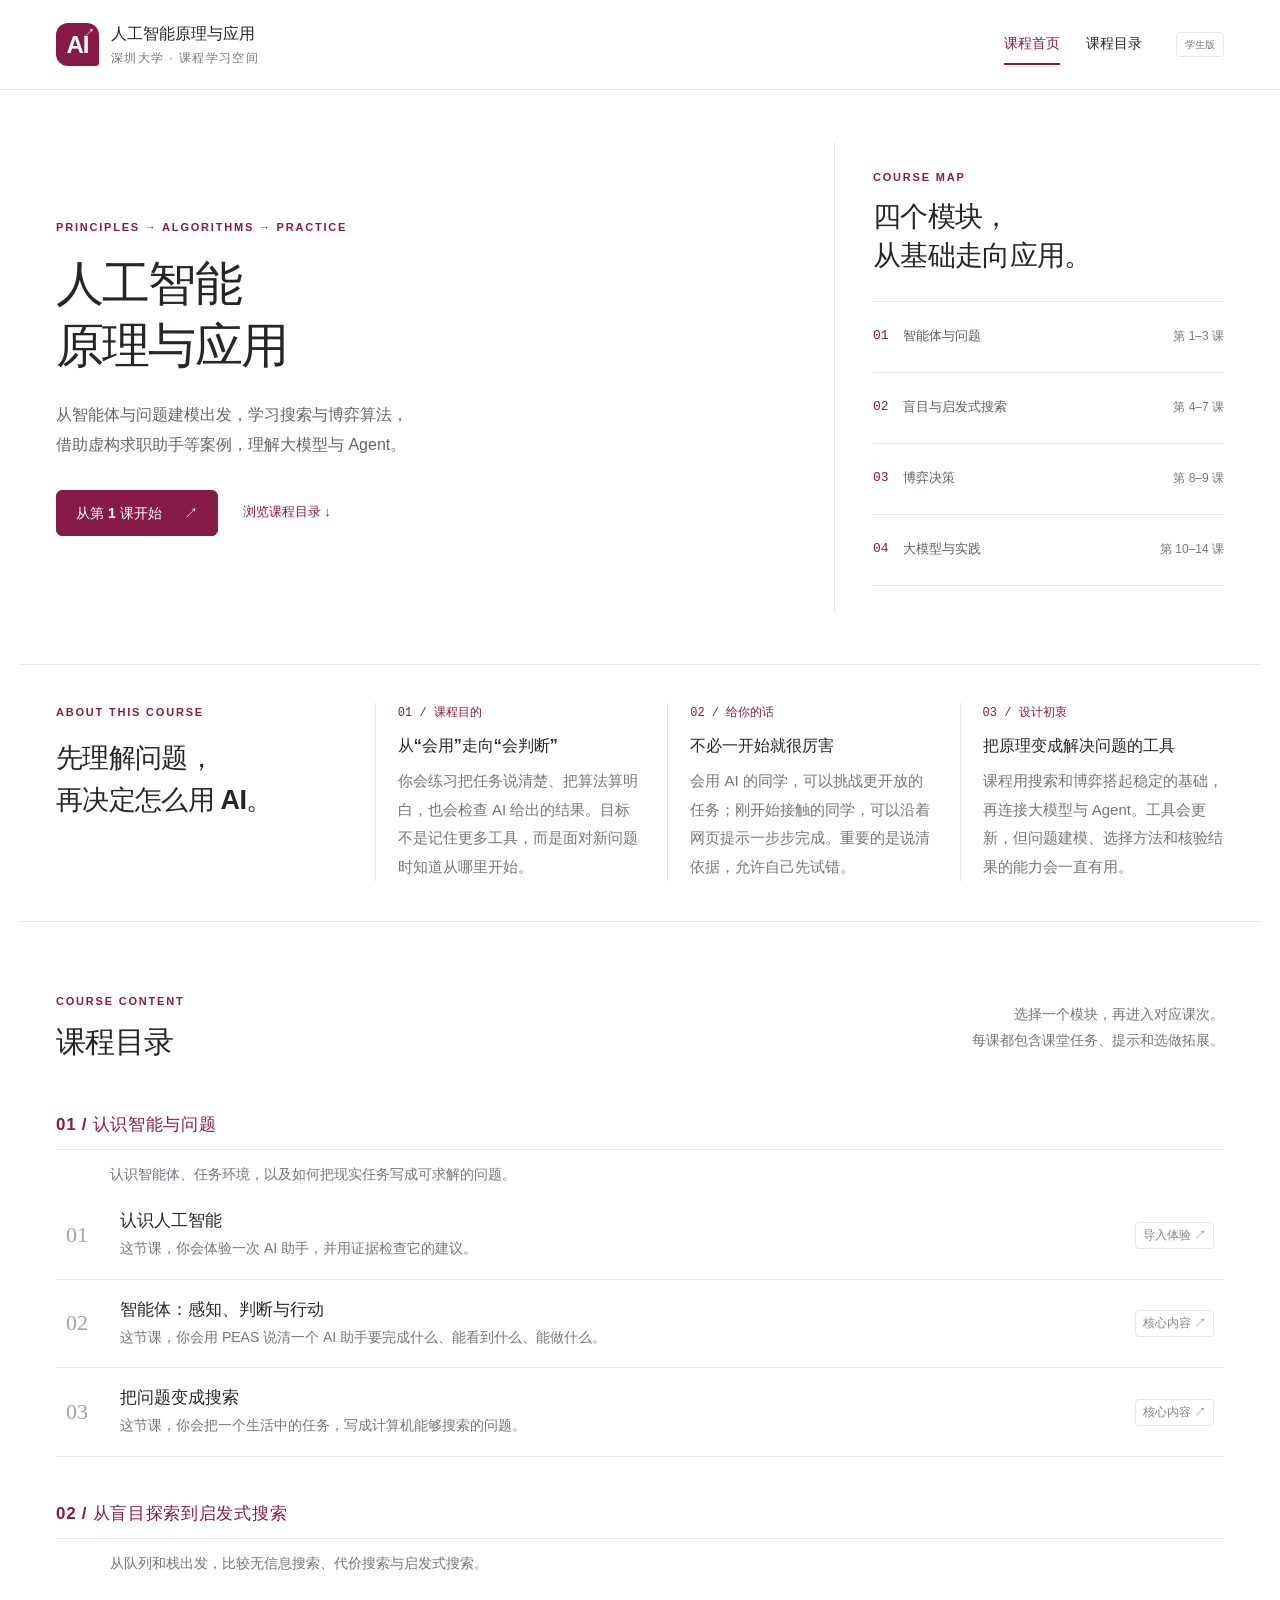
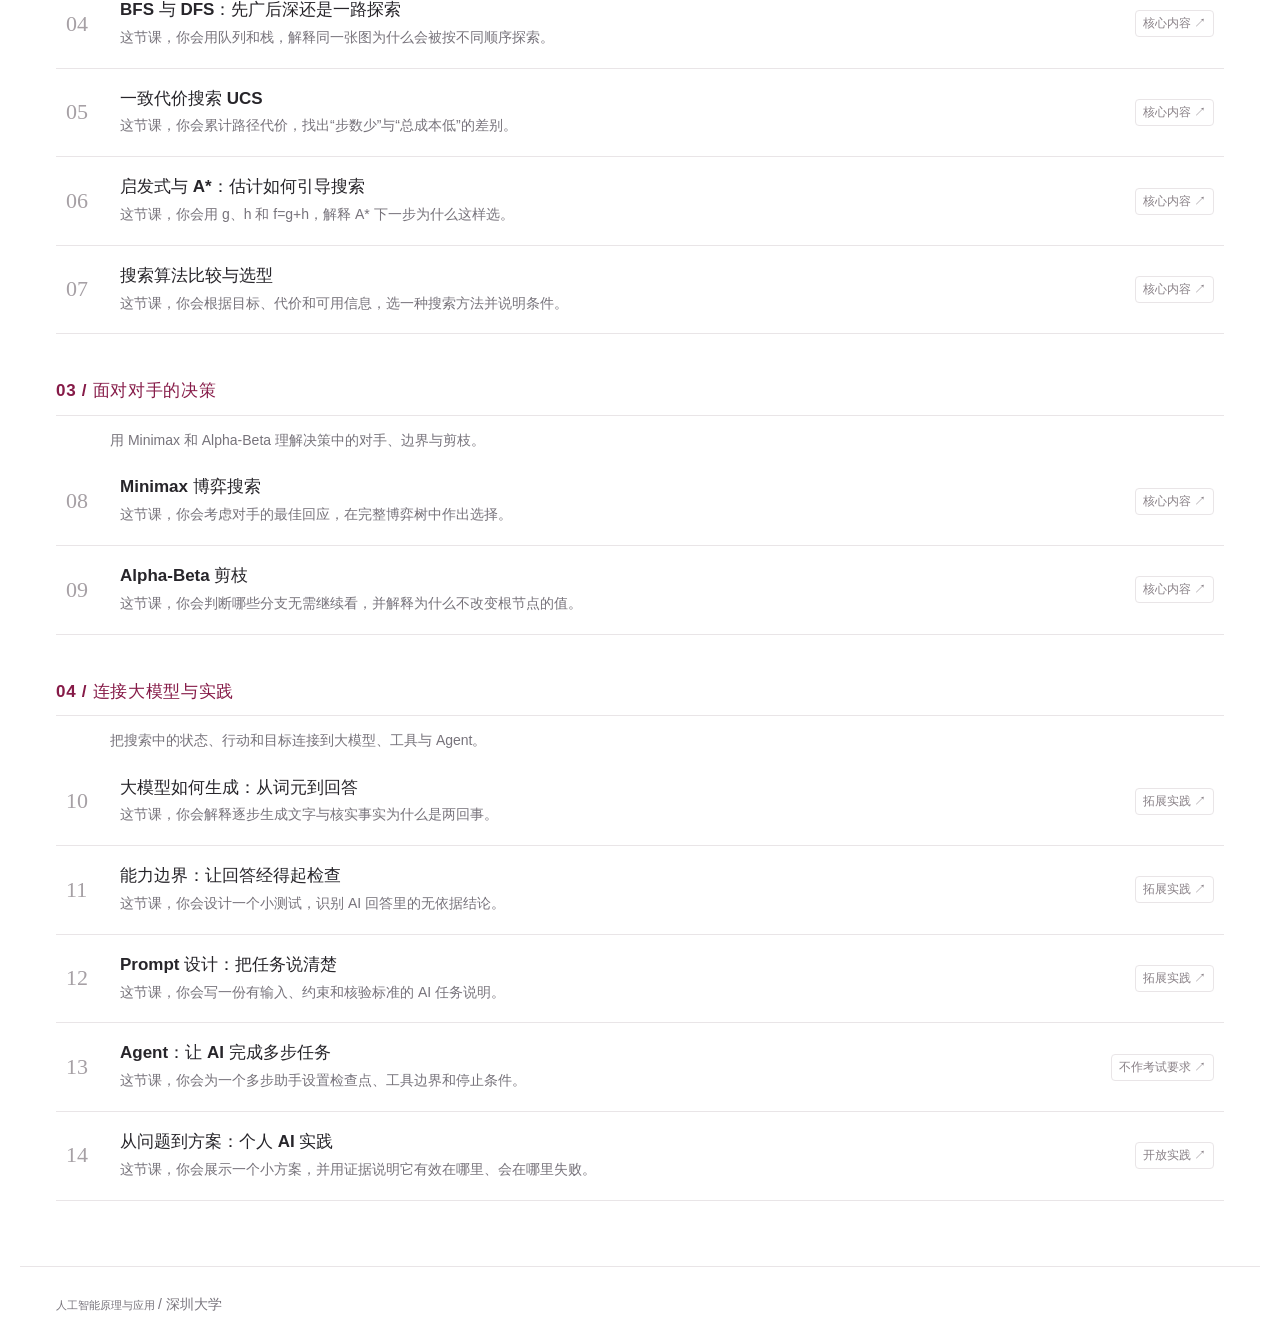
==== index.html @ 4028aa9e "Publish 14-lesson interactive AI course website" ====
<!doctype html>
<html lang="zh-CN">
<head><meta charset="utf-8"><meta name="viewport" content="width=device-width,initial-scale=1"><meta name="description" content="深圳大学人工智能原理与应用课程：搜索算法、博弈搜索与大模型实践。"><title>人工智能原理与应用 · SZU</title><link rel="icon" href="favicon.svg"><link rel="stylesheet" href="styles.css?v=20260916-1"><script src="course-data.js?v=20260918-2" defer></script><script src="curriculum.js?v=20260918-3" defer></script><script src="home.js?v=20260916-1" defer></script></head>
<body>
<a class="skip" href="#main">跳到正文</a>
<header class="header"><a class="brand" href="index.html"><span class="brand-mark">AI<span>↗</span></span><span>人工智能原理与应用<small>深圳大学 · 课程学习空间</small></span></a><nav aria-label="主导航"><a class="active" href="index.html" aria-current="page">课程首页</a><a href="#schedule">课程目录</a></nav><span class="preview-label">学生版</span></header>
<main id="main">
<section class="hero wrap course-hero"><div><p class="eyebrow">PRINCIPLES → ALGORITHMS → PRACTICE</p><h1>人工智能<br>原理与应用</h1><p class="hero-description">从智能体与问题建模出发，学习搜索与博弈算法，<br>借助虚构求职助手等案例，理解大模型与 Agent。</p><div class="hero-actions"><a class="button" href="lesson.html?n=1">从第 1 课开始 <span>↗</span></a><a class="text-link" href="#schedule">浏览课程目录 ↓</a></div></div>
<div class="course-map" aria-label="课程四个学习模块"><p class="eyebrow">COURSE MAP</p><h2>四个模块，<br>从基础走向应用。</h2><ol><li><a href="#module-1"><span>01</span>智能体与问题 <small>第 1–3 课</small></a></li><li><a href="#module-2"><span>02</span>盲目与启发式搜索 <small>第 4–7 课</small></a></li><li><a href="#module-3"><span>03</span>博弈决策 <small>第 8–9 课</small></a></li><li><a href="#module-4"><span>04</span>大模型与实践 <small>第 10–14 课</small></a></li></ol></div></section>
<section class="course-intent wrap" aria-labelledby="intent-title"><div class="intent-lead"><p class="eyebrow">ABOUT THIS COURSE</p><h2 id="intent-title">先理解问题，<br>再决定怎么用 AI。</h2></div><div class="intent-card"><span class="number">01 / 课程目的</span><h3>从“会用”走向“会判断”</h3><p>你会练习把任务说清楚、把算法算明白，也会检查 AI 给出的结果。目标不是记住更多工具，而是面对新问题时知道从哪里开始。</p></div><div class="intent-card"><span class="number">02 / 给你的话</span><h3>不必一开始就很厉害</h3><p>会用 AI 的同学，可以挑战更开放的任务；刚开始接触的同学，可以沿着网页提示一步步完成。重要的是说清依据，允许自己先试错。</p></div><div class="intent-card"><span class="number">03 / 设计初衷</span><h3>把原理变成解决问题的工具</h3><p>课程用搜索和博弈搭起稳定的基础，再连接大模型与 Agent。工具会更新，但问题建模、选择方法和核验结果的能力会一直有用。</p></div></section>
<section class="wrap section" id="schedule"><div class="section-heading"><div><p class="eyebrow">COURSE CONTENT</p><h2>课程目录</h2></div><p>选择一个模块，再进入对应课次。<br>每课都包含课堂任务、提示和选做拓展。</p></div><div class="student-schedule"><div id="course-list" class="course-list"><noscript>请启用 JavaScript 查看课程列表。</noscript></div></div></section>
</main><footer class="footer wrap"><span>人工智能原理与应用 <span class="muted">/ 深圳大学</span></span></footer>
</body></html>
---- styles.css ----
@charset "UTF-8";
:root{--ink:#27252a;--muted:#77737b;--wine:#861b48;--wine-dark:#631332;--pink:#f6edf1;--line:#e9e5e7;--paper:#fff;--soft:#f8f7f5;--green:#27634e;font-family:Inter,-apple-system,BlinkMacSystemFont,"Segoe UI","PingFang SC","Microsoft YaHei",sans-serif;color:var(--ink);font-size:16px;line-height:1.75;font-synthesis:none;scroll-behavior:smooth;scroll-padding-top:110px}
*{box-sizing:border-box}body{margin:0;background:var(--paper)}a{color:inherit;text-decoration:none}button,input{font:inherit}button,a,summary{-webkit-tap-highlight-color:transparent}button,summary{cursor:pointer}button:disabled{cursor:not-allowed;opacity:.36}a:focus-visible,button:focus-visible,summary:focus-visible,input:focus-visible{outline:3px solid #c65b85;outline-offset:4px}h1,h2,h3,h4,p{margin:0}h1,h2,h3,h4{line-height:1.4}p+p{margin-top:12px}h2{font-size:30px;font-weight:650;letter-spacing:-.7px}h3{font-size:19px}b,strong{font-weight:650}.wrap{max-width:1240px;padding-left:36px;padding-right:36px;margin-left:auto;margin-right:auto}.muted{color:var(--muted);font-size:14px}.eyebrow{font-size:11px;font-weight:700;letter-spacing:1.8px;color:var(--wine);margin-bottom:16px}.skip{position:fixed;top:-100px;left:10px;background:white;padding:10px;z-index:100}.skip:focus{top:10px}.header{min-height:90px;display:flex;align-items:center;gap:34px;padding:16px max(36px,calc((100vw - 1168px)/2));border-bottom:1px solid var(--line);background:rgba(255,255,255,.96);position:sticky;top:0;z-index:20}.brand{display:flex;align-items:center;gap:12px;font-size:16px;font-weight:650;white-space:nowrap;line-height:1.5}.brand small{display:block;font-size:10px;letter-spacing:1.4px;color:var(--muted);font-weight:400;margin-top:3px}.brand-mark{display:flex;align-items:center;justify-content:center;position:relative;background:var(--wine);color:#fff;font-size:24px;letter-spacing:-1px;font-weight:700;width:43px;height:43px;border-radius:12px 12px 3px 12px}.brand-mark span{font-size:13px;position:absolute;top:1px;right:5px}.header nav{margin-left:auto;display:flex;gap:26px;white-space:nowrap;font-size:13px}.header nav a{padding:7px 0;border-bottom:2px solid transparent}.header nav a:hover,.header nav a.active{color:var(--wine);border-color:var(--wine)}.preview-label{font-size:10px;white-space:nowrap;padding:3px 8px;border:1px solid var(--line);color:var(--muted);border-radius:4px}.hero{padding-top:76px;padding-bottom:64px;display:grid;grid-template-columns:1.05fr 1fr;gap:65px;align-items:center}.hero h1{font-size:49px;letter-spacing:-1.8px;line-height:1.4;font-weight:650;margin:0 0 22px}.hero-description{font-size:16px;color:#68636b;line-height:1.9}.hero-actions{display:flex;gap:25px;align-items:center;margin-top:29px}.button{display:inline-flex;align-items:center;justify-content:center;gap:22px;border:1px solid var(--wine);background:var(--wine);color:white;border-radius:6px;padding:11px 19px;font-size:14px;font-weight:550;line-height:1.6;transition:background .15s,transform .15s}.button:hover{background:var(--wine-dark);transform:translateY(-1px)}.button.secondary{background:#fff;border-color:var(--line);color:var(--wine);white-space:nowrap}.button.secondary:hover{background:var(--pink)}.button.light{background:white;color:var(--wine);border-color:white}.text-link{font-size:13px;color:var(--wine)}.text-link:hover{text-decoration:underline}.course-meta{display:flex;flex-wrap:wrap;gap:0;margin-top:33px;font-size:11px;color:var(--muted)}.course-meta span+span{border-left:1px solid #d8d3d6;margin-left:14px;padding-left:14px}.hero-visual{background:var(--soft);border:1px solid var(--line);border-radius:12px;padding:24px 24px 15px;position:relative;background-image:radial-gradient(#d8d3d766 .8px,transparent .8px);background-size:19px 19px}.visual-top,.visual-bottom{display:flex;justify-content:space-between;align-items:center;font-size:9px;letter-spacing:.6px;color:#847d82;gap:8px}.visual-top{margin-bottom:18px;font-size:10px}.live-dot{background:white;padding:3px 7px;border-radius:20px}.live-dot:before{content:"";display:inline-block;background:#728674;width:5px;height:5px;border-radius:50%;margin-right:5px}.hero-visual svg{width:100%;display:block;overflow:visible}.tree-edges path{stroke:#d5cdd2;stroke-width:1.5;fill:none}.chosen-path{fill:none;stroke:var(--wine);stroke-width:3;stroke-dasharray:6 5;animation:flow 18s linear infinite}.tree-nodes circle{fill:#fff;stroke:#d7cfd3;stroke-width:1.5}.tree-nodes circle:nth-child(1),.tree-nodes circle:nth-child(2){stroke:var(--wine)}.tree-nodes circle:nth-child(5){fill:var(--wine);stroke:var(--wine)}.tree-labels text{font-size:17px;text-anchor:middle;fill:#625761;font-family:monospace}.tree-labels text:nth-child(5){fill:white}.svg-note{font-size:11px;fill:#8c6c7c;text-anchor:middle}.visual-bottom{border-top:1px solid var(--line);padding-top:14px}.legend-dot{display:inline-block;width:6px;height:6px;border-radius:50%;background:var(--wine);margin-right:4px}@keyframes flow{to{stroke-dashoffset:-220}}.goals{display:grid;grid-template-columns:1.05fr repeat(4,1fr);gap:28px;border-top:1px solid var(--line);border-bottom:1px solid var(--line);padding-top:32px;padding-bottom:33px}.section-kicker{font-size:18px;line-height:1.7;font-weight:600;padding-top:8px}.number{font-family:monospace;font-size:12px;color:var(--wine);display:block;margin-bottom:7px}.goals h3{font-size:16px;margin-bottom:6px}.goals p{font-size:12px;color:var(--muted);line-height:1.7;max-width:150px}.section{padding-top:70px;padding-bottom:65px}.section-heading{display:flex;justify-content:space-between;align-items:center;gap:24px;margin-bottom:30px}.section-heading .eyebrow{margin-bottom:10px}.section-heading>p{font-size:12px;color:var(--muted);text-align:right;line-height:1.8}.schedule-layout{display:grid;grid-template-columns:240px 1fr;gap:58px}.schedule-aside{border-top:3px solid var(--wine);padding-top:23px}.schedule-aside h3{font-size:25px;margin-bottom:27px}.schedule-aside ol{list-style:none;padding:0;margin:0 0 27px;font-size:13px;line-height:2.6}.schedule-aside li span{font-family:monospace;color:var(--wine);margin-right:13px}.note{background:var(--soft);border-left:2px solid #cba9b8;padding:16px;font-size:12px;color:#716570;line-height:1.9;margin-top:22px}.module-heading{font-size:11px;letter-spacing:.7px;color:var(--muted);padding:12px 0 9px;border-bottom:1px solid var(--line)}.course-list section+section{margin-top:25px}.course-row{display:grid;grid-template-columns:40px 1fr auto;gap:14px;align-items:center;padding:18px 10px;border-bottom:1px solid var(--line)}.lesson-number{font-size:22px;color:#a6a0a5;font-family:Georgia,serif}.course-row h4{font-size:15px;font-weight:550}.course-row p{font-size:11px;color:var(--muted);margin-top:4px;line-height:1.7}.tag{font-size:9px;color:#898187;white-space:nowrap;border:1px solid var(--line);border-radius:4px;padding:2px 7px}.course-row.available{background:var(--pink);border-left:3px solid var(--wine);padding-left:7px;transition:background .15s}.course-row.available:hover{background:#efdce5}.available .lesson-number,.available h4,.available .tag{color:var(--wine)}.available .tag{border-color:#dfbdcd;background:#fff6fa}.lab-banner{background:var(--wine);color:white;padding-top:42px;padding-bottom:42px;display:flex;justify-content:space-between;align-items:center;border-radius:10px;max-width:1168px}.lab-banner .eyebrow{color:#e7b5cc;margin-bottom:10px}.lab-banner h2{font-size:28px}.lab-banner p:not(.eyebrow){color:#efd8e2;font-size:13px;margin:12px 0 24px}.jug-art{display:flex;align-items:flex-end;gap:14px;margin-right:20px;position:relative;padding-bottom:20px}.mini-jug{height:112px;width:65px;border:2px solid #ffffff85;border-top:0;border-radius:0 0 15px 15px;display:flex;align-items:end;justify-content:center;padding-bottom:9px;font-size:14px;background:linear-gradient(to top,#ffffff28 50%,transparent 50%)}.mini-jug.small{height:85px;width:55px;background:linear-gradient(to top,#ffffff28 66%,transparent 66%)}.jug-art>span{position:absolute;bottom:-10px;right:0;font-size:10px;color:#ebcad9}.resource-grid{display:grid;grid-template-columns:repeat(3,1fr);gap:26px}.resource{padding:23px 0;border-top:1px solid var(--line)}.resource-type{font-size:10px;color:var(--muted)}.resource h3{font-size:17px;margin:11px 0}.resource p{font-size:12px;color:var(--muted);line-height:1.9}.resource:hover h3{color:var(--wine)}.footer{border-top:1px solid var(--line);padding-top:25px;padding-bottom:25px;display:flex;justify-content:space-between;gap:24px;font-size:11px;color:var(--muted)}
/* Lesson page */
.lesson-layout{display:grid;grid-template-columns:202px minmax(0,1fr);gap:60px;padding-top:40px}.lesson-nav{position:sticky;top:125px;height:max-content}.back-link{display:block;font-size:12px;color:var(--muted);margin-bottom:28px}.lesson-nav nav{display:flex;flex-direction:column;gap:6px}.lesson-nav nav a{font-size:12px;color:#69616a;padding:8px 0}.lesson-nav nav a:hover{color:var(--wine)}.lesson-nav .note{font-size:11px}.lesson-intro{padding:18px 0 38px}.lesson-intro h1{font-size:42px;letter-spacing:-1px;margin-bottom:18px}.lead{font-size:17px;line-height:1.9;color:#777079}.lesson-tags{display:flex;gap:12px;font-size:11px;color:var(--wine);margin-top:22px}.lesson-tags span{padding:3px 8px;background:var(--pink);border-radius:3px}.learning-box{margin-top:28px;border-top:1px solid var(--line);padding-top:24px}.learning-box h2{font-size:19px;margin-bottom:10px}.learning-box ul{padding-left:22px;font-size:14px;color:#625d65;margin:10px 0}.timing{display:grid;grid-template-columns:repeat(3,1fr);margin-top:28px;background:var(--soft);border-radius:6px;padding:18px;gap:15px}.timing span{font-size:11px;color:var(--muted)}.timing b{display:block;font-size:12px;color:var(--ink);margin-bottom:4px}.lesson-section{padding:40px 0;border-top:1px solid var(--line)}.lesson-section>h2{margin-bottom:20px;font-size:28px}.lesson-section>p{font-size:14px;color:#665f69}.lesson-section .section-heading{margin-bottom:18px}.lesson-section .section-heading h2{font-size:28px}.experiment{margin-top:24px;border:1px solid #ded5db;border-radius:10px;overflow:hidden;background:linear-gradient(180deg,#faf7f9,#fff 58%)}.experiment-top{display:flex;justify-content:space-between;padding:16px 22px;border-bottom:1px solid var(--line);font-size:10px;letter-spacing:1px;color:#8b7682}.jug-stage{display:flex;justify-content:center;align-items:flex-end;gap:48px;padding:40px 24px 25px}.jug-unit{text-align:center}.jug-vessel{position:relative;border:3px solid #aa909e;border-top:0;border-radius:0 0 20px 20px;width:130px;isolation:isolate;background:#ffffffaa}.jug-vessel.three{height:166px}.jug-vessel.four{height:220px}.water{position:absolute;bottom:0;left:0;width:100%;background:linear-gradient(180deg,#b7658c99,#861b48aa);border-radius:0 0 15px 15px;transition:height .55s cubic-bezier(.2,.7,.2,1);z-index:-1}.water-amount{position:absolute;inset:0;display:flex;align-items:center;justify-content:center;font-size:32px;font-weight:600;color:#40162d;text-shadow:0 1px 4px #ffffff99}.water-amount span{font-size:12px;margin-left:4px;font-weight:400}.jug-name{display:block;font-size:11px;color:var(--muted);margin-top:12px}.jug-middle{text-align:center;align-self:center;margin-top:30px}.jug-middle>span{font-size:10px;letter-spacing:1px;color:var(--muted);display:block}.jug-middle strong{display:block;font-family:monospace;font-size:28px;color:var(--wine);margin:9px 0}.jug-middle small{font-size:10px;color:var(--muted);line-height:1.8}.target-line{position:absolute;top:50%;width:100%;border-top:1px dashed #8b485f;z-index:2;pointer-events:none}.target-line span{font-size:9px;position:absolute;right:-1px;top:-18px;background:#ffffffcc;border-radius:2px;padding:0 3px;color:var(--wine)}.lab-status{text-align:center;font-size:12px;min-height:51px;color:#766975;padding:12px 16px;margin:0 20px;background:var(--soft);border-radius:5px}.lab-status.success{background:#e9f4ef;color:var(--green)}.action-grid{display:grid;grid-template-columns:1fr 1fr;gap:9px;padding:22px 26px 16px}.action-grid button{border:1px solid #dfd2da;border-radius:5px;background:white;font-size:13px;padding:11px;color:var(--wine)}.action-grid button:hover:not(:disabled){background:var(--pink);border-color:#bb8aa1}.lab-toolbar{display:flex;justify-content:space-between;padding:0 24px 20px;gap:10px}.plain-button{padding:5px 8px;background:none;border:0;color:var(--muted);font-size:12px}.plain-button:hover{color:var(--wine);text-decoration:underline}.accent{color:var(--wine)}.hint{margin:0 24px 20px!important;padding:12px;font-size:12px;color:var(--wine);background:var(--pink);border-radius:4px}.history-details{border-top:1px solid var(--line);font-size:12px;padding:13px 24px}.history-details summary{color:var(--muted)}.history-details ol{max-height:210px;overflow:auto;color:#6e5d68;padding-left:27px;line-height:2.3}.think-box{margin-top:22px;border:1px solid var(--line);border-radius:6px;padding:22px;font-size:13px}.think-box p{margin-bottom:14px}.think-box details{color:var(--wine);font-size:12px}.think-box details p{margin:12px 0 0;color:#6c616a}.model-list{margin-top:22px}.model-list details{border-bottom:1px solid var(--line);padding:16px 0}.model-list summary{font-size:15px;list-style:none;display:flex;align-items:center;gap:20px}.model-list summary::-webkit-details-marker{display:none}.model-list summary:after{content:'+';margin-left:auto;color:var(--wine)}.model-list details[open] summary:after{content:'−'}.model-list summary span{font-family:monospace;font-size:12px;color:var(--wine)}.model-list details p{font-size:13px;padding:16px 0 0 36px;color:#6a616b}.concept-grid{display:grid;grid-template-columns:1fr 1fr;gap:28px;margin:25px 0}.concept-grid h3{font-size:17px;margin-bottom:9px}.concept-grid p{font-size:13px;color:#756d78}.subheading{font-size:17px;margin:30px 0 15px}.table-scroll{overflow-x:auto}table{width:100%;border-collapse:collapse;text-align:left;font-size:13px}th{background:var(--soft);font-size:11px;color:var(--muted)}td,th{padding:13px 17px;border-bottom:1px solid var(--line)}td:first-child{color:var(--wine);white-space:nowrap}fieldset{border:0;border-bottom:1px solid var(--line);padding:22px 0 25px;margin:24px 0}legend{font-size:15px;font-weight:550}legend span{color:var(--wine);font-family:monospace;margin-right:9px}fieldset label{display:flex;align-items:baseline;gap:9px;font-size:13px;padding:9px 12px;cursor:pointer;border-radius:4px}fieldset label:hover{background:var(--soft)}fieldset label:has(input:checked){background:var(--pink)}input[type=radio]{accent-color:var(--wine)}.feedback{font-size:12px;padding:12px 15px;background:var(--soft);margin-top:14px;line-height:1.8}.feedback.correct{color:var(--green);background:#eef7f2}.feedback.incorrect,.feedback.pending{color:#8c5938;background:#faf3e9}#quiz-status{font-size:12px;margin-top:12px;color:var(--muted)}.download-row{display:flex;align-items:center;gap:24px;padding:25px 0;margin-top:15px;border-bottom:1px solid var(--line)}.download-row h3{font-size:16px;margin-bottom:8px}.download-row p{font-size:12px}.download-row a{flex-shrink:0}.optional{font-size:13px;margin:23px 0;color:#6f646d}.optional summary{color:var(--wine)}.optional li{margin-bottom:10px}.demo-mode .header,.demo-mode .lesson-nav,.demo-mode .lesson-intro,.demo-mode .lesson-section:not(#lab),.demo-mode .footer,.demo-mode .think-box{display:none}.demo-mode .lesson-layout{display:block;max-width:1080px;padding-top:12px}.demo-mode #lab{border:0;padding-top:15px}.demo-mode .jug-vessel.three{height:190px}.demo-mode .jug-vessel.four{height:252px}.demo-mode .jug-stage{padding-top:22px}.demo-mode .action-grid{grid-template-columns:repeat(3,1fr)}.demo-mode .action-grid button{font-size:16px}.demo-mode .lab-status{font-size:16px}
@media(min-width:1600px){.wrap{max-width:1340px}.hero h1{font-size:55px}.header{padding-left:max(36px,calc((100vw - 1268px)/2));padding-right:max(36px,calc((100vw - 1268px)/2))}.lab-banner{max-width:1268px}}
@media(max-width:1000px){.header{padding:14px 24px;gap:20px}.header nav{gap:16px;font-size:12px}.preview-label{display:none}.wrap{padding-left:24px;padding-right:24px}.hero{gap:30px;padding-top:48px}.hero h1{font-size:39px}.hero-actions{gap:15px}.hero-actions .text-link{font-size:11px}.schedule-layout{grid-template-columns:190px 1fr;gap:30px}.goals{gap:15px}.lab-banner{margin-left:24px;margin-right:24px}.lesson-layout{grid-template-columns:165px minmax(0,1fr);gap:30px}.jug-stage{gap:23px}.jug-vessel{width:108px}.lesson-section .section-heading{align-items:flex-start}.lesson-section .section-heading h2{font-size:24px}.section-heading .button{font-size:11px;padding:9px}.course-row{gap:9px}.tag{font-size:8px}}
@media(max-width:720px){:root{scroll-padding-top:105px}.header{padding:12px 20px;flex-wrap:wrap;gap:9px}.brand{font-size:14px}.brand-mark{height:34px;width:34px;font-size:20px}.brand small{font-size:9px}.header nav{width:100%;margin:0;gap:24px;justify-content:flex-start;font-size:11px}.header nav a{padding:2px 0}.wrap{padding-left:20px;padding-right:20px}.hero{grid-template-columns:1fr;gap:34px;padding-top:38px;padding-bottom:35px}.hero h1{font-size:38px}.hero-description{font-size:14px}.hero-visual{max-width:500px;width:100%;padding:20px}.hero-visual svg{max-height:260px}.hero .eyebrow{font-size:9px}.hero-actions{gap:20px}.course-meta{font-size:10px;margin-top:25px}.goals{grid-template-columns:1fr 1fr;padding-top:24px;padding-bottom:24px;gap:22px}.section-kicker{grid-column:1/-1;font-size:18px}.section-kicker br{display:none}.goals p{max-width:100%;font-size:12px}.section{padding-top:40px;padding-bottom:40px}.section-heading{display:block;margin-bottom:24px}h2{font-size:25px}.section-heading>p{text-align:left;margin-top:15px}.schedule-layout{grid-template-columns:1fr;gap:22px}.schedule-aside{padding-top:15px}.schedule-aside h3,.schedule-aside>.eyebrow,.schedule-aside ol,.schedule-aside>.muted{display:none}.schedule-aside .note{margin-top:0}.course-row{grid-template-columns:28px 1fr;gap:10px;padding-top:15px;padding-bottom:15px}.course-row h4{font-size:14px}.course-row .tag{grid-column:2;justify-self:start}.course-row p{font-size:11px}.lesson-number{font-size:19px}.lab-banner{margin-left:20px;margin-right:20px;padding:28px 24px}.lab-banner h2{font-size:24px}.jug-art{display:none}.resource-grid{grid-template-columns:1fr;gap:6px}.resource{padding:18px 0}.resource h3{font-size:17px}.footer{flex-direction:column;gap:7px;font-size:10px}.lesson-layout{display:block;padding-top:22px}.lesson-nav{position:static}.lesson-nav>.eyebrow,.lesson-nav>.note{display:none}.back-link{margin-bottom:16px}.lesson-nav nav{display:flex;flex-direction:row;flex-wrap:wrap;gap:4px 15px;border-bottom:1px solid var(--line);padding-bottom:12px}.lesson-nav nav a{font-size:10px;padding:3px 0}.lesson-intro{padding-top:30px}.lesson-intro h1{font-size:32px}.lead{font-size:14px}.lesson-tags{font-size:9px;gap:7px}.timing{gap:10px;padding:14px}.timing span{font-size:10px}.timing b{font-size:11px}.lesson-section{padding:30px 0}.lesson-section>h2,.lesson-section .section-heading h2{font-size:24px}.lesson-section .section-heading .button{margin-top:16px}.jug-stage{gap:14px;padding:32px 12px 22px}.jug-vessel{width:85px}.jug-vessel.three{height:130px}.jug-vessel.four{height:172px}.water-amount{font-size:26px}.water-amount span{font-size:9px}.jug-middle strong{font-size:20px}.jug-middle>span,.jug-middle small{font-size:9px}.jug-name{font-size:9px}.lab-status{margin:0 12px;font-size:11px}.action-grid{padding:18px 13px 12px;gap:8px}.action-grid button{font-size:12px;padding:11px 4px}.lab-toolbar{padding:0 10px 14px;gap:3px}.plain-button{font-size:10px;padding:5px}.history-details{padding:12px 16px;font-size:11px}.think-box{padding:18px}.concept-grid{grid-template-columns:1fr;gap:22px}.download-row{display:block}.download-row a{margin-top:15px}td,th{padding:11px 9px;font-size:12px}fieldset label{font-size:12px}.demo-mode .action-grid{grid-template-columns:1fr 1fr}.demo-mode .action-grid button{font-size:13px}.demo-mode .jug-vessel.three{height:150px}.demo-mode .jug-vessel.four{height:198px}.demo-mode .lab-status{font-size:12px}}
@media(prefers-reduced-motion:reduce){:root{scroll-behavior:auto}*,*:before,*:after{animation:none!important;transition:none!important}}
/* Interactive labs */
.labs-page{padding-top:58px;padding-bottom:65px}.labs-intro{padding-bottom:44px}.labs-intro h1{font-size:45px;line-height:1.35;letter-spacing:-1.4px;margin-bottom:20px}.labs-intro>p:not(.eyebrow){font-size:16px;color:#6d6670}.lab-card{border:1px solid var(--line);border-radius:10px;padding:31px 34px 25px;margin-top:27px;background:#fff}.lab-card-heading{display:flex;justify-content:space-between;align-items:flex-start;gap:22px}.lab-card-heading h2{font-size:27px}.lab-switch{display:flex;border:1px solid var(--line);border-radius:5px;padding:3px;background:var(--soft)}.lab-switch button{border:0;background:transparent;padding:7px 11px;color:var(--muted);font-size:11px;border-radius:3px}.lab-switch button.active{background:white;color:var(--wine);box-shadow:0 1px 3px #32142618}.lab-lead{font-size:13px;color:#6e6570;margin-top:14px}.graph-layout,.game-layout{display:grid;grid-template-columns:1.2fr .8fr;gap:32px;align-items:center;margin-top:22px}.graph-canvas,.game-tree{background:var(--soft);border-radius:7px;padding:13px 20px 10px}.graph-canvas svg,.game-tree svg{display:block;width:100%;height:auto}.graph-edges path,.game-edges path{stroke:#d5cdd2;stroke-width:2;fill:none}.graph-nodes circle{fill:#fff;stroke:#cbbac3;stroke-width:2;transition:fill .25s,stroke .25s}.graph-nodes circle.visited{fill:#eedde5;stroke:#b16b8b}.graph-nodes circle.current{fill:var(--wine);stroke:var(--wine)}.graph-nodes circle.goal{fill:#27634e;stroke:#27634e}.graph-labels text,.game-labels text{font-size:16px;text-anchor:middle;fill:#5d4d57;font-weight:600}.graph-nodes circle.current~.graph-labels text{fill:white}.search-path{fill:none;stroke:#b7889e;stroke-width:2;stroke-dasharray:7 5;opacity:.55}.graph-caption{font-size:10px;color:var(--muted);text-align:center;margin-top:1px}.frontier-panel{border-top:3px solid var(--wine);padding-top:13px}.panel-line{display:flex;justify-content:space-between;gap:10px;border-bottom:1px solid var(--line);padding:10px 0;font-size:11px;color:var(--muted)}.panel-line strong{font-family:monospace;color:var(--wine);text-align:right}.frontier-panel .lab-status{margin:17px 0 10px;min-height:56px;font-size:11px}.frontier-panel .lab-toolbar{padding:0;align-items:center}.algorithm-note{margin-top:19px;border-left:2px solid #cba9b8;background:var(--soft);padding:12px 15px;font-size:11px;color:#716570}.game-nodes circle{fill:#fff;stroke:#cbbac3;stroke-width:2}.game-nodes circle.resolved{fill:var(--pink);stroke:#b16b8b}.game-nodes circle.leaf{fill:#fffdfb}.game-nodes circle.leaf.resolved{fill:#eadce3}.game-panel .lab-status{margin-top:17px}.game-panel .lab-toolbar{padding-top:2px}.labs-page>.text-link{display:inline-block;margin-top:32px}
@media(max-width:720px){.labs-page{padding-top:35px}.labs-intro h1{font-size:36px}.lab-card{padding:23px 17px 20px}.lab-card-heading{display:block}.lab-card-heading h2{font-size:24px}.lab-switch{margin-top:16px;width:max-content}.graph-layout,.game-layout{grid-template-columns:1fr;gap:20px}.graph-canvas,.game-tree{padding-left:7px;padding-right:7px}.frontier-panel{padding-top:10px}.algorithm-note{margin-top:14px}.game-tree svg{min-height:200px}}
/* Optional research readings, scoped to the lesson page. */
.frontier-readings{scroll-margin-top:110px}.frontier-readings>h3{font-size:25px;line-height:1.5}.frontier-readings>p{margin-bottom:15px;line-height:1.9}.frontier-readings .frontier-meta{font-size:13px;color:var(--muted)}.frontier-start{padding:18px 20px;background:var(--soft);border-left:3px solid var(--wine);font-size:15px;line-height:1.9;margin:22px 0}.frontier-card{border:1px solid var(--line);border-radius:10px;margin:16px 0;background:#fff;overflow-wrap:anywhere}.frontier-card>summary{cursor:pointer;padding:20px 24px;color:var(--wine)}.frontier-card>summary:focus-visible{outline:3px solid #c65b85;outline-offset:-4px;border-radius:10px}.frontier-kicker{font-size:12px;letter-spacing:.03em}.frontier-name{display:block;font-size:19px;font-weight:650;line-height:1.6;margin-top:7px;color:var(--ink)}.frontier-concept{display:block;font-size:14px;color:var(--muted);margin-top:5px}.frontier-card[open]>summary{border-bottom:1px solid var(--line);background:var(--soft)}.frontier-body{padding:6px 24px 24px}.frontier-body>p{font-size:15px;line-height:1.9;margin:18px 0}.frontier-body>p>strong,.frontier-question>p>strong{display:block;color:var(--ink);margin-bottom:5px}.frontier-body .frontier-source{font-size:13px;color:var(--muted)}.frontier-links{display:flex;gap:12px 24px;flex-wrap:wrap;margin:16px 0}.frontier-links a{color:var(--wine);font-size:14px;text-decoration:underline;text-underline-offset:4px;min-height:44px;display:inline-flex;align-items:center}.frontier-question{background:var(--soft);padding:16px 20px;border-radius:6px;margin-top:10px}.frontier-question>p{font-size:15px;line-height:1.9}.frontier-question .support{border-bottom:0;padding-bottom:0}.frontier-body .frontier-boundary{font-size:13px;color:var(--muted);margin-bottom:0}.frontier-body .frontier-boundary>strong{display:inline;color:inherit}@media(max-width:720px){.frontier-readings>h3{font-size:22px}.frontier-card>summary{padding:17px}.frontier-body{padding:4px 17px 20px}.frontier-name{font-size:18px}.frontier-body>p,.frontier-question>p{font-size:16px}.frontier-question{padding:15px}.frontier-links{gap:8px 20px}}
/* Course pages: one shared structure for all fourteen lessons. */
.course-hero{padding-top:52px;padding-bottom:52px;gap:54px}.course-hero h1{font-size:48px;line-height:1.3}.course-pillars{display:flex;gap:0;margin-top:34px;font-size:12px;color:var(--muted)}.course-pillars span{padding-right:20px;margin-right:20px;border-right:1px solid var(--line)}.course-pillars span:last-child{border-right:0;margin-right:0}.course-pillars b{display:block;color:var(--wine);font-size:13px;margin-bottom:2px}.course-map{border-left:1px solid var(--line);padding:26px 0 26px 38px;max-width:390px;justify-self:end;width:100%}.course-map .eyebrow{margin-bottom:10px}.course-map h2{font-size:28px;margin-bottom:25px}.course-map ol{list-style:none;padding:0;margin:0}.course-map li{border-top:1px solid var(--line);padding:13px 0;font-size:13px;color:#625b64}.course-map li:last-child{border-bottom:1px solid var(--line)}.course-map li span{font-family:monospace;color:var(--wine);margin-right:16px}.course-row:hover{background:var(--pink)}.course-row:hover h4{color:var(--wine)}.course-row .tag{max-width:125px;white-space:normal;text-align:center}.activity-flow{display:flex;flex-wrap:wrap;gap:8px;margin:20px 0}.activity-flow span{background:var(--pink);border-radius:4px;padding:5px 10px;font-size:12px;color:var(--wine)}.task-prompt{white-space:pre-line;line-height:2}.completion{border-left:3px solid var(--wine);padding:16px 19px;background:var(--soft);margin:22px 0}.completion h3{font-size:15px;margin-bottom:7px}.completion p{font-size:14px;line-height:1.9}.scratch-label{display:block;font-size:14px;margin:25px 0 10px}.scratch-label span{font-size:11px;color:var(--muted)}textarea{width:100%;resize:vertical;min-height:110px;max-width:100%;border:1px solid #d9cbd2;border-radius:6px;padding:14px;font:inherit;font-size:14px;line-height:1.8;color:var(--ink);background:#fff}textarea:focus-visible{outline:2px solid var(--wine);outline-offset:2px}.support{padding:17px 0;border-bottom:1px solid var(--line);font-size:13px}.support summary{color:var(--wine);font-weight:550}.support p,.support ul{margin-top:15px;line-height:1.9;color:#665e68}.support li{margin-bottom:9px}.support a:hover{text-decoration:underline}.source-block{display:grid;gap:12px;justify-items:start}.lesson-pagination{display:flex;justify-content:space-between;gap:20px;margin:32px 0 0;font-size:14px;color:var(--wine)}.start-check{padding:22px;background:var(--soft);margin-top:30px;border-radius:7px}.start-check fieldset{padding-top:12px;margin:18px 0}.start-check legend{font-size:14px}.start-check p[role=status]{margin-top:15px;font-size:13px;color:var(--wine)}.lab-entry{display:flex;flex-wrap:wrap;align-items:center;gap:22px}.game-nodes circle.current{fill:var(--wine);stroke:var(--wine)}.game-nodes circle.pruned{fill:#eee;stroke:#999;stroke-dasharray:4 3}.game-labels text{font-size:13px}.graph-labels text{transition:fill .2s}.frontier-panel .lab-toolbar{flex-wrap:wrap}.frontier-panel .button{font-size:12px;padding:9px 12px}#game-bounds{padding:9px;font-size:11px;margin-top:10px}#game-log{font-size:12px;line-height:1.9;max-height:240px;overflow:auto}.lesson-intro .timing{line-height:1.85}.lesson-intro .timing span{font-size:12px}.lesson-intro .timing b{margin-bottom:10px}.resource h3{font-size:16px}
@media(max-width:720px){.course-hero{padding-top:35px;padding-bottom:34px;gap:32px;grid-template-columns:1fr}.course-hero h1{font-size:37px;line-height:1.35}.course-hero .hero-visual{display:none}.course-hero .hero-actions{flex-wrap:wrap;gap:16px}.course-hero .hero-description{font-size:13px}.course-pillars{margin-top:26px;font-size:10px}.course-pillars span{padding-right:11px;margin-right:11px}.course-pillars b{font-size:11px}.course-map{border-left:0;border-top:1px solid var(--line);padding:25px 0 0;max-width:none}.course-map h2{font-size:24px}.course-map ol{display:grid;grid-template-columns:1fr 1fr;gap:0 20px}.course-map li{font-size:11px}.lesson-intro .timing{grid-template-columns:1fr}.lesson-intro .timing span+span{border-top:1px solid var(--line);padding-top:10px}.lesson-intro .timing b{margin-bottom:5px}.activity-flow{gap:6px}.activity-flow span{font-size:10px}.scratch-label span{display:block}.lab-entry{gap:15px}.course-row .tag{max-width:none}.start-check{padding:17px}.lesson-pagination{font-size:12px}}
.lesson-nav nav a[hidden]{display:none}
.lesson-widgets{scroll-margin-top:110px}
.header nav{font-size:14px}.brand small{font-size:12px}.course-hero .hero-description{font-size:16px}.intent-card p{font-size:15px!important}.intent-card .number{font-size:12px}.section-heading>p{font-size:14px}.module-note{font-size:14px!important}.learning-box ul,.lesson-section>p,.support{font-size:16px}.lesson-nav nav a{font-size:14px}.scratch-label{font-size:16px}.course-row{min-height:82px}
.lesson-widgets .lab-card{padding:24px;margin-bottom:30px}
.lesson-widgets .graph-layout,.lesson-widgets .game-layout{grid-template-columns:1fr}
.lesson-widgets .graph-canvas,.lesson-widgets .game-tree{max-width:650px;width:100%;margin:auto}
.lesson-widgets .lab-card-heading{flex-wrap:wrap}
.lesson-widgets .frontier-panel .panel-line{font-size:13px}
.lesson-widgets .graph-caption{font-size:11px}
.demo-mode .lesson-widgets{margin:0}
@media(max-width:720px){.lesson-widgets .lab-card{padding:20px 12px}.lesson-widgets .lab-card-heading h2{font-size:23px}}
/* Student-facing course introduction and directory notes */
.course-map a{display:flex;align-items:center;gap:8px;min-height:44px}.course-map a:hover{color:var(--wine)}.course-map a small{margin-left:auto;font-size:12px;color:var(--muted)}.course-map a span{margin-right:6px}.course-list>section{scroll-margin-top:120px}.course-list .module-heading{font-size:17px;color:var(--wine);padding:20px 0 12px}.course-list .course-row h4{font-size:17px}.course-list .course-row p{font-size:14px}.course-row .tag{font-size:12px}.textbook-extras{margin-top:32px;padding-top:24px;border-top:1px solid var(--line)}.textbook-extras>h3{margin-bottom:6px}.textbook-source{font-size:13px!important;color:var(--wine)!important}.mini-experiment{background:var(--soft);padding:22px;border:1px solid var(--line);border-radius:8px;margin:20px 0}.mini-experiment label{display:block;font-weight:600;margin-bottom:12px}.mini-experiment input[type=range]{display:block;width:100%;accent-color:var(--wine);min-height:40px}.mini-experiment select{font:inherit;padding:10px;width:100%;max-width:420px;background:white;color:var(--ink);border:1px solid var(--line);border-radius:5px}.mini-experiment p{font-size:15px!important;line-height:1.9}.mini-actions{display:flex;flex-wrap:wrap;gap:10px;margin:15px 0}.mini-actions button{min-height:44px}.prob-row{display:grid;grid-template-columns:60px 1fr 45px;align-items:center;gap:14px;margin-top:12px}.prob-row meter{width:100%;height:24px;accent-color:var(--wine)}select:focus-visible{outline:3px solid #c65b85;outline-offset:3px}
.course-intent{display:grid;grid-template-columns:1.1fr repeat(3,1fr);gap:28px;border-top:1px solid var(--line);border-bottom:1px solid var(--line);padding-top:38px;padding-bottom:40px}.intent-lead{padding-right:18px}.intent-lead h2{font-size:27px;line-height:1.55}.intent-card{border-left:1px solid var(--line);padding-left:22px}.intent-card .number{margin-bottom:11px}.intent-card h3{font-size:16px;margin-bottom:10px}.intent-card p{font-size:12px;color:var(--muted);line-height:1.9}.module-note{font-size:12px;color:var(--muted);line-height:1.8;margin:12px 0 4px;padding-left:54px;max-width:680px}.course-list .module-heading{margin-top:0}
@media(max-width:1000px){.course-intent{grid-template-columns:repeat(3,minmax(0,1fr))}.intent-lead{grid-column:1/-1}.intent-lead h2 br{display:none}.course-hero{gap:28px}.course-map{padding-left:22px}}
@media(max-width:720px){.course-intent{grid-template-columns:1fr;padding-top:28px;padding-bottom:30px;gap:22px}.intent-lead{padding-right:0}.intent-lead h2{font-size:24px}.intent-card{border-left:0;border-top:1px solid var(--line);padding:20px 0 0}.module-note{padding-left:0;margin-top:9px}.course-list section+section{margin-top:22px}.course-map{padding-left:0}.course-map ol{grid-template-columns:1fr}.course-map li{font-size:14px}.header nav,.lesson-nav nav a{font-size:14px}.hero-description br{display:none}.course-list .course-row h4{font-size:16px}.course-list .course-row p{font-size:14px}.mini-experiment{padding:16px}.intent-card p,.support,.lesson-section>p{font-size:16px!important}.course-hero .hero-description{font-size:16px}.section-heading>p{font-size:14px}}
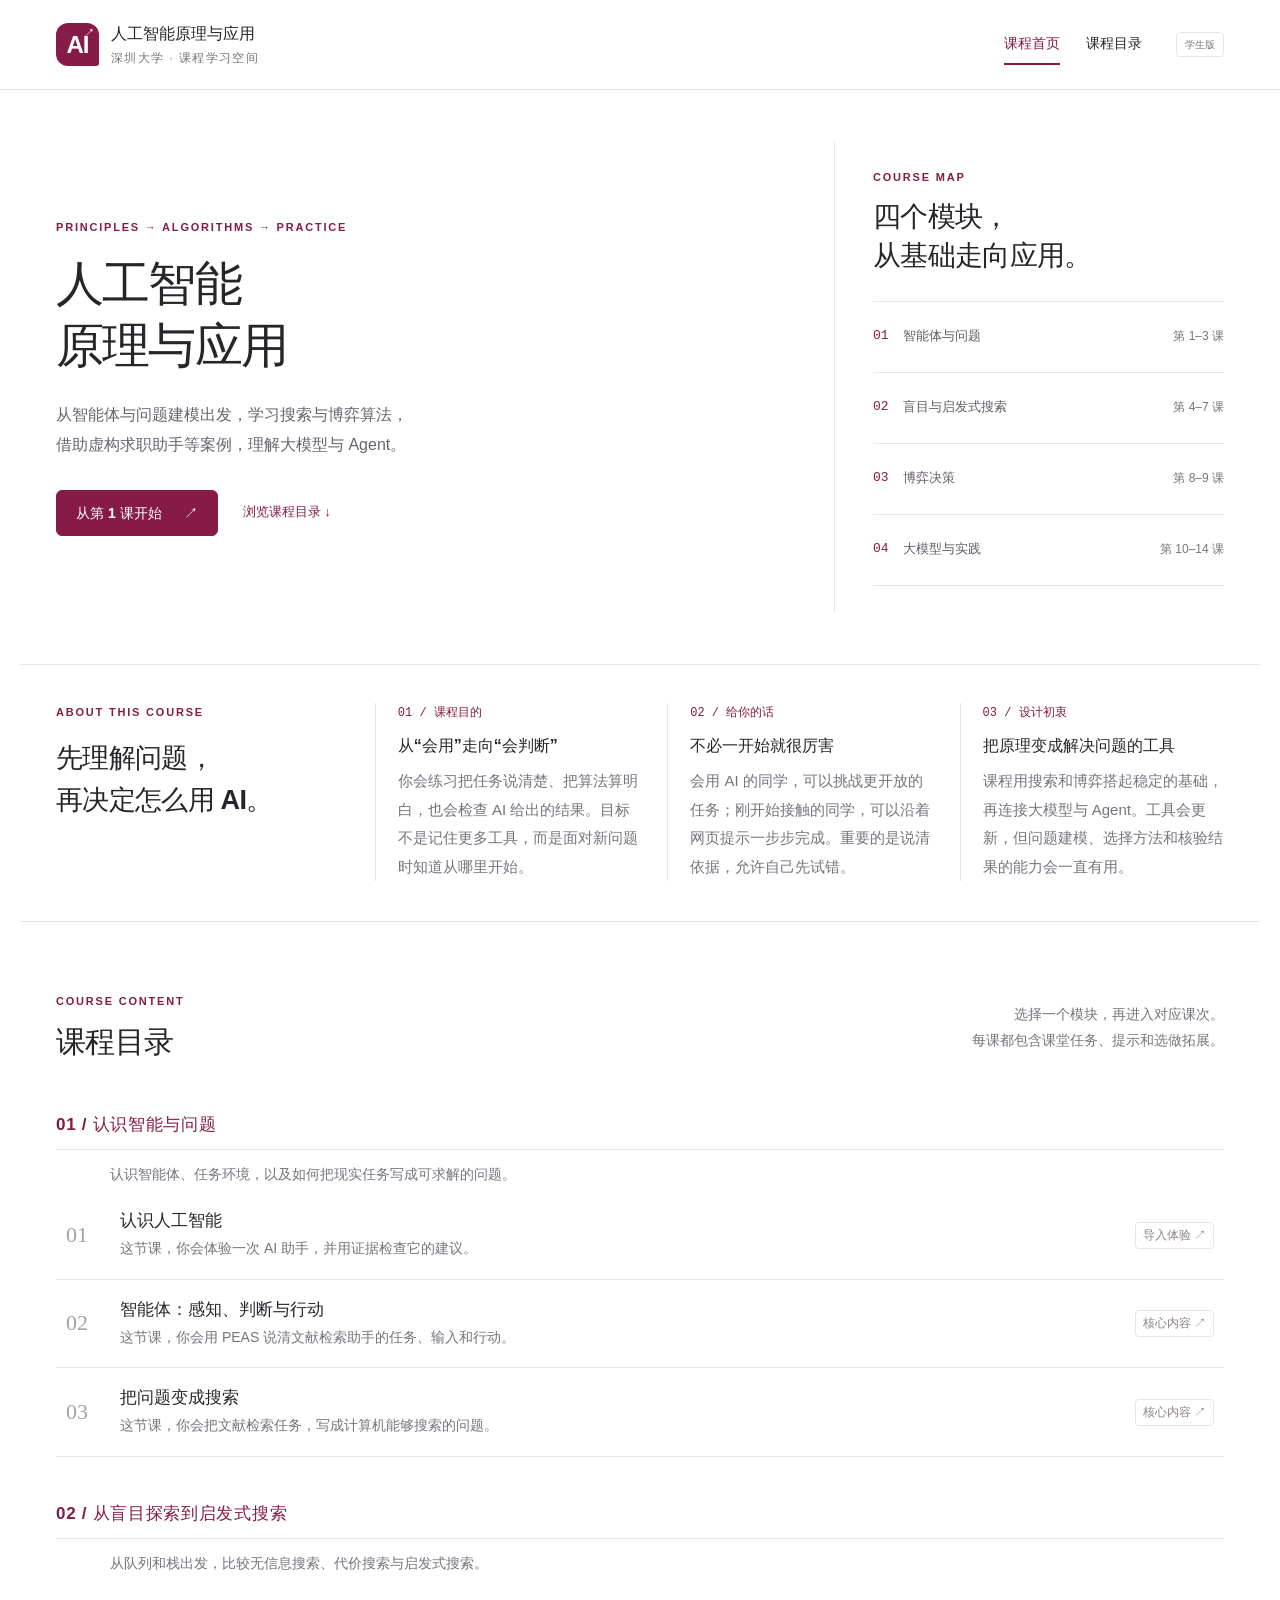
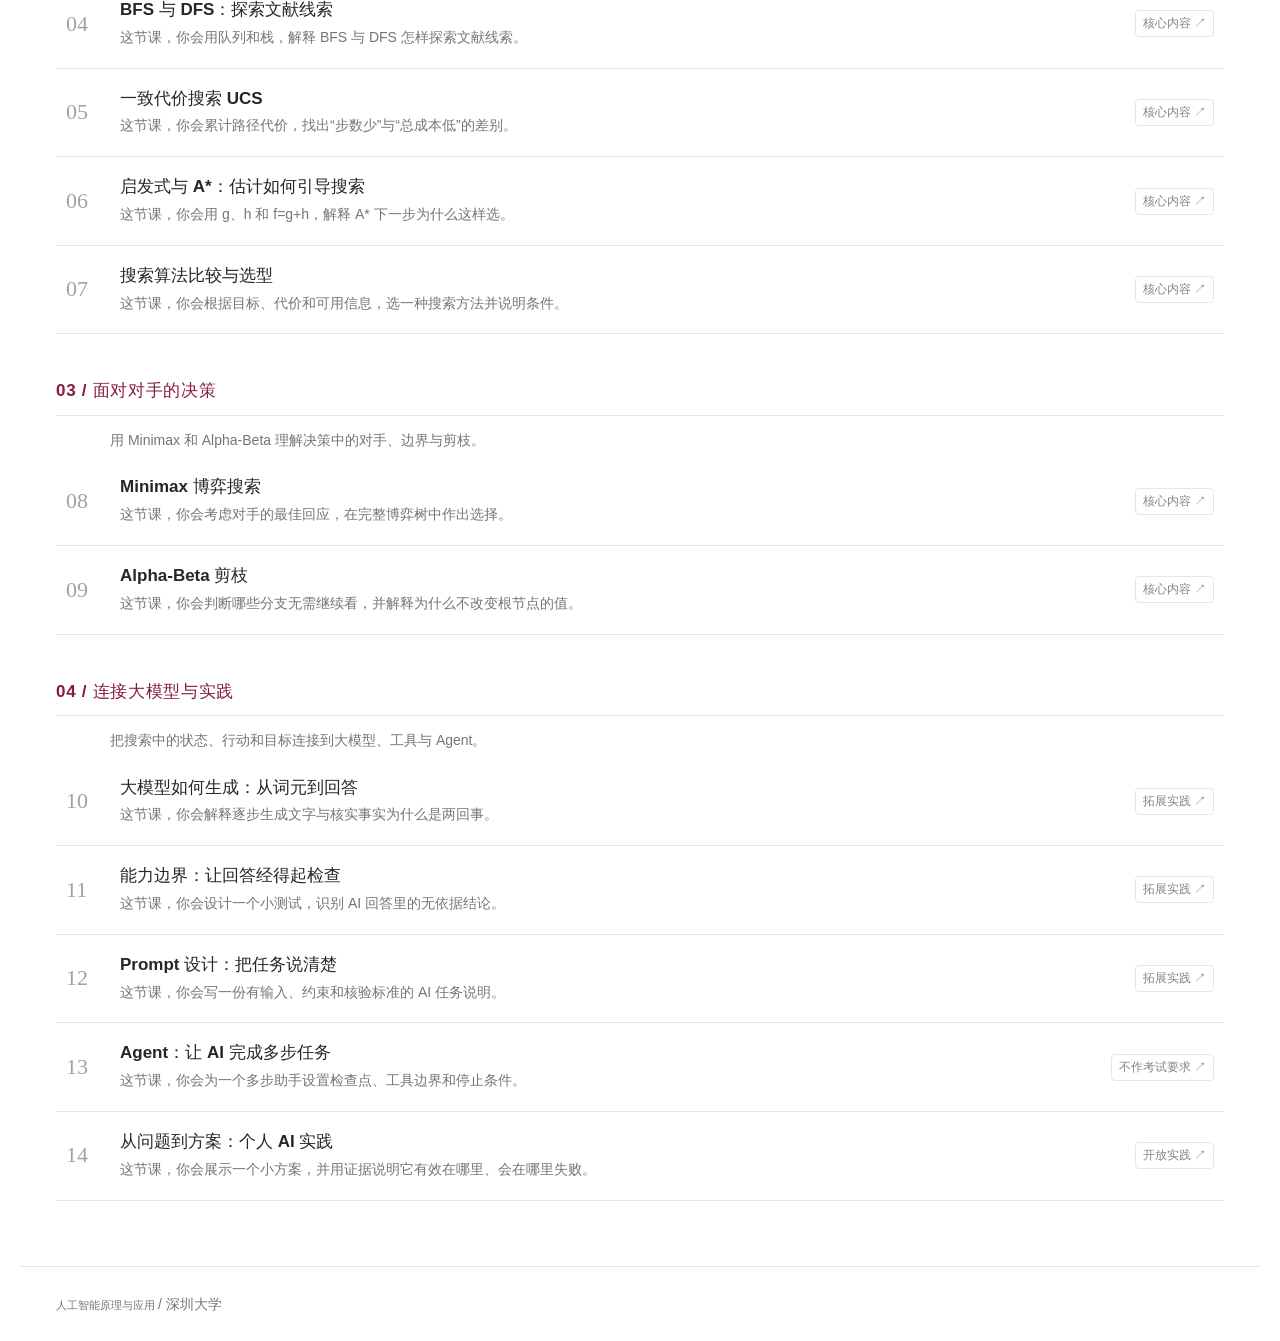
==== commit bd8edb81: "Update lessons 2–4 with literature Agent labs, PEAS guide and project brief" ====
--- a/index.html
+++ b/index.html
@@ -1,6 +1,6 @@
 <!doctype html>
 <html lang="zh-CN">
-<head><meta charset="utf-8"><meta name="viewport" content="width=device-width,initial-scale=1"><meta name="description" content="深圳大学人工智能原理与应用课程：搜索算法、博弈搜索与大模型实践。"><title>人工智能原理与应用 · SZU</title><link rel="icon" href="favicon.svg"><link rel="stylesheet" href="styles.css?v=20260916-1"><script src="course-data.js?v=20260918-2" defer></script><script src="curriculum.js?v=20260918-3" defer></script><script src="home.js?v=20260916-1" defer></script></head>
+<head><meta charset="utf-8"><meta name="viewport" content="width=device-width,initial-scale=1"><meta name="description" content="深圳大学人工智能原理与应用课程：搜索算法、博弈搜索与大模型实践。"><title>人工智能原理与应用 · SZU</title><link rel="icon" href="favicon.svg"><link rel="stylesheet" href="styles.css?v=20260916-1"><script src="course-data.js?v=20260918-2" defer></script><script src="curriculum.js?v=20260918-4" defer></script><script src="literature-content.js?v=20260918-4" defer></script><script src="home.js?v=20260916-1" defer></script></head>
 <body>
 <a class="skip" href="#main">跳到正文</a>
 <header class="header"><a class="brand" href="index.html"><span class="brand-mark">AI<span>↗</span></span><span>人工智能原理与应用<small>深圳大学 · 课程学习空间</small></span></a><nav aria-label="主导航"><a class="active" href="index.html" aria-current="page">课程首页</a><a href="#schedule">课程目录</a></nav><span class="preview-label">学生版</span></header>
